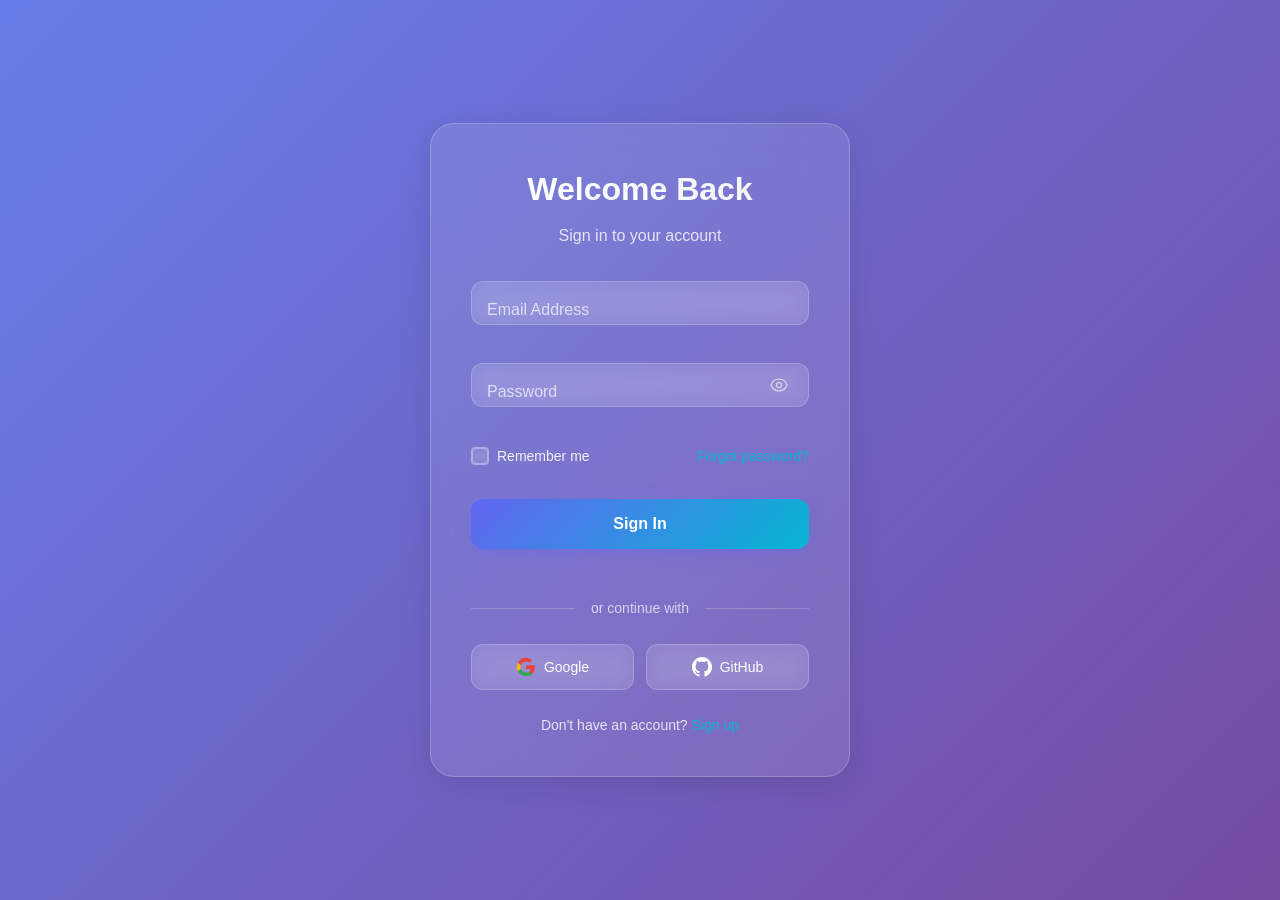
==== login/index.html @ 538c1545 "Update index.html" ====
<!DOCTYPE html>
<html lang="en">
<head>
    <meta charset="UTF-8">
    <meta name="viewport" content="width=device-width, initial-scale=1.0">
    <title>Glassmorphism Login Form</title>
    <meta name="description" content="Frosted-glass login form with backdrop blur, floating labels and social sign-in.">
    <meta name="author" content="Aigars Silkalns / Colorlib">
    <link rel="canonical" href="https://puikinsh.github.io/login-forms/forms/glassmorphism/">
    <link rel="icon" type="image/svg+xml" href="data:image/svg+xml,<svg xmlns='http://www.w3.org/2000/svg' viewBox='0 0 100 100'><circle cx='50' cy='50' r='48' fill='%236366f1'/><text x='50' y='68' font-size='60' text-anchor='middle' fill='white' font-family='system-ui,sans-serif'>L</text></svg>">
    <meta property="og:type" content="website">
    <meta property="og:title" content="Glassmorphism Login Form">
    <meta property="og:description" content="Frosted-glass login form with backdrop blur, floating labels and social sign-in.">
    <meta property="og:url" content="https://puikinsh.github.io/login-forms/forms/glassmorphism/">
    <meta property="og:image" content="https://puikinsh.github.io/login-forms/assets/screenshots/glassmorphism.png">
    <meta name="twitter:card" content="summary_large_image">
    <meta name="twitter:title" content="Glassmorphism Login Form">
    <meta name="twitter:description" content="Frosted-glass login form with backdrop blur, floating labels and social sign-in.">
    <meta name="twitter:image" content="https://puikinsh.github.io/login-forms/assets/screenshots/glassmorphism.png">
    <link rel="stylesheet" href="style.css">
</head>
<body>
    <div class="login-container">
        <div class="login-card">
            <div class="login-header">
                <h2>Welcome Back</h2>
                <p>Sign in to your account</p>
            </div>
            
            <form class="login-form" id="loginForm" novalidate>
                <div class="form-group">
                    <div class="input-wrapper">
                        <input type="email" id="email" name="email" required autocomplete="email">
                        <label for="email">Email Address</label>
                        <span class="focus-border"></span>
                    </div>
                    <span class="error-message" id="emailError"></span>
                </div>

                <div class="form-group">
                    <div class="input-wrapper password-wrapper">
                        <input type="password" id="password" name="password" required autocomplete="current-password">
                        <label for="password">Password</label>
                        <button type="button" class="password-toggle" id="passwordToggle" aria-label="Toggle password visibility">
                            <span class="eye-icon"></span>
                        </button>
                        <span class="focus-border"></span>
                    </div>
                    <span class="error-message" id="passwordError"></span>
                </div>

                <div class="form-options">
                    <label class="remember-wrapper">
                        <input type="checkbox" id="remember" name="remember">
                        <span class="checkbox-label">
                            <span class="checkmark"></span>
                            Remember me
                        </span>
                    </label>
                    <a href="#" class="forgot-password">Forgot password?</a>
                </div>
                <div id="alertBox" style="display:none; color:red;"></div>

                <button type="submit" class="login-btn btn">
                    <span class="btn-text">Sign In</span>
                    <span class="btn-loader"></span>
                </button>
            </form>

            <div class="divider">
                <span>or continue with</span>
            </div>

            <div class="social-login">
                <button type="button" class="social-btn google-btn">
                    <span class="social-icon google-icon"></span>
                    Google
                </button>
                <button type="button" class="social-btn github-btn">
                    <span class="social-icon github-icon"></span>
                    GitHub
                </button>
            </div>

            <div class="signup-link">
                <p>Don't have an account? <a href="#">Sign up</a></p>
            </div>

            <div class="success-message" id="successMessage">
                <div class="success-icon">✓</div>
                <h3>Login Successful!</h3>
                <p>Redirecting to your dashboard...</p>
            </div>
        </div>
    </div>

    <script src="../../shared/js/form-utils.js"></script>
    <script src="script.js"></script>
    <script src="js/login.js"></script>
    <script src="js/register.js" defer></script>
</body>
</html>
---- login/style.css ----
/* Glassmorphism Login Form - Complete & Self-Contained */

* {
    margin: 0;
    padding: 0;
    box-sizing: border-box;
}

body {
    font-family: 'Inter', -apple-system, BlinkMacSystemFont, 'Segoe UI', Roboto, sans-serif;
    background: linear-gradient(135deg, #667eea 0%, #764ba2 100%);
    min-height: 100vh;
    display: flex;
    align-items: center;
    justify-content: center;
    padding: 20px;
    line-height: 1.6;
}

.login-container {
    width: 100%;
    max-width: 420px;
    perspective: 1000px;
}

/* Form Group & Input Styles */
.form-group {
    margin-bottom: 24px;
    position: relative;
}

.input-wrapper {
    position: relative;
    display: flex;
    flex-direction: column;
}

.input-wrapper input {
    background: rgba(255, 255, 255, 0.1);
    border: 1px solid rgba(255, 255, 255, 0.2);
    border-radius: 12px;
    padding: 16px 16px 8px 16px;
    color: white;
    font-size: 16px;
    font-weight: 400;
    transition: all 0.3s cubic-bezier(0.4, 0, 0.2, 1);
    width: 100%;
    outline: none;
    -webkit-backdrop-filter: blur(10px);
    backdrop-filter: blur(10px);
}

.input-wrapper input::placeholder {
    color: transparent;
}

.input-wrapper label {
    position: absolute;
    left: 16px;
    top: 16px;
    color: rgba(255, 255, 255, 0.7);
    font-size: 16px;
    font-weight: 400;
    transition: all 0.3s cubic-bezier(0.4, 0, 0.2, 1);
    pointer-events: none;
    transform-origin: left top;
}

.input-wrapper input:focus,
.input-wrapper input:valid {
    border-color: #06b6d4;
    background: rgba(255, 255, 255, 0.15);
    transform: translateY(-2px);
    box-shadow: 0 8px 25px rgba(6, 182, 212, 0.2);
}

.input-wrapper input:focus + label,
.input-wrapper input:valid + label {
    transform: translateY(-8px) scale(0.85);
    color: #06b6d4;
    font-weight: 500;
}

.focus-border {
    position: absolute;
    bottom: 0;
    left: 50%;
    width: 0;
    height: 2px;
    background: linear-gradient(90deg, #06b6d4, #6366f1);
    transition: all 0.3s cubic-bezier(0.4, 0, 0.2, 1);
    transform: translateX(-50%);
    border-radius: 2px;
}

.input-wrapper input:focus ~ .focus-border {
    width: 100%;
}

/* Error States */
.error-message {
    display: block;
    color: #ef4444;
    font-size: 12px;
    font-weight: 500;
    margin-top: 6px;
    margin-left: 4px;
    opacity: 0;
    transform: translateY(-10px);
    transition: all 0.3s cubic-bezier(0.4, 0, 0.2, 1);
    background: rgba(239, 68, 68, 0.1);
    padding: 4px 8px;
    border-radius: 6px;
    -webkit-backdrop-filter: blur(10px);
    backdrop-filter: blur(10px);
}

.error-message.show {
    opacity: 1;
    transform: translateY(0);
}

.form-group.error .input-wrapper input {
    border-color: #ef4444;
    background: rgba(239, 68, 68, 0.1);
    animation: shake 0.5s ease-in-out;
}

/* Button Styles */
.btn {
    background: linear-gradient(135deg, #6366f1 0%, #06b6d4 100%);
    border: none;
    border-radius: 12px;
    padding: 16px 24px;
    color: white;
    font-size: 16px;
    font-weight: 600;
    cursor: pointer;
    transition: all 0.3s cubic-bezier(0.4, 0, 0.2, 1);
    position: relative;
    overflow: hidden;
    transform: translateY(0);
    box-shadow: 0 4px 15px rgba(99, 102, 241, 0.4);
}

.btn::before {
    content: '';
    position: absolute;
    top: 0;
    left: -100%;
    width: 100%;
    height: 100%;
    background: linear-gradient(90deg, transparent, rgba(255, 255, 255, 0.2), transparent);
    transition: left 0.5s ease;
}

.btn:hover {
    transform: translateY(-2px);
    box-shadow: 0 8px 25px rgba(99, 102, 241, 0.6);
}

.btn:hover::before {
    left: 100%;
}

.btn:active {
    transform: translateY(0);
}

/* Loading State */
.btn.loading {
    pointer-events: none;
}

.btn-text {
    transition: opacity 0.3s ease;
}

.btn-loader {
    position: absolute;
    top: 50%;
    left: 50%;
    transform: translate(-50%, -50%);
    width: 20px;
    height: 20px;
    border: 2px solid transparent;
    border-top: 2px solid white;
    border-radius: 50%;
    opacity: 0;
    animation: spin 1s linear infinite;
    transition: opacity 0.3s ease;
}

.btn.loading .btn-text {
    opacity: 0;
}

.btn.loading .btn-loader {
    opacity: 1;
}

/* Checkbox Styles */
.remember-wrapper {
    display: flex;
    align-items: center;
    gap: 8px;
    cursor: pointer;
}

.remember-wrapper input[type="checkbox"] {
    display: none;
}

.checkbox-label {
    color: rgba(255, 255, 255, 0.9);
    font-size: 14px;
    cursor: pointer;
    user-select: none;
    display: flex;
    align-items: center;
    gap: 8px;
}

.checkmark {
    width: 18px;
    height: 18px;
    border: 2px solid rgba(255, 255, 255, 0.3);
    border-radius: 4px;
    display: flex;
    align-items: center;
    justify-content: center;
    transition: all 0.3s cubic-bezier(0.4, 0, 0.2, 1);
    flex-shrink: 0;
    background: rgba(255, 255, 255, 0.1);
    -webkit-backdrop-filter: blur(10px);
    backdrop-filter: blur(10px);
}

.remember-wrapper input[type="checkbox"]:checked ~ .checkbox-label .checkmark {
    background: #06b6d4;
    border-color: #06b6d4;
    transform: scale(1.1);
}

.remember-wrapper input[type="checkbox"]:checked ~ .checkbox-label .checkmark::after {
    content: '✓';
    color: white;
    font-size: 11px;
    font-weight: bold;
    animation: checkmarkPop 0.3s cubic-bezier(0.68, -0.55, 0.265, 1.55);
}

/* Success Message */
.success-message {
    display: none;
    text-align: center;
    padding: 40px 20px;
    opacity: 0;
    transform: translateY(20px);
    transition: all 0.5s cubic-bezier(0.4, 0, 0.2, 1);
}

.success-message.show {
    display: block;
    opacity: 1;
    transform: translateY(0);
}

.success-icon {
    width: 60px;
    height: 60px;
    background: #22c55e;
    border-radius: 50%;
    display: flex;
    align-items: center;
    justify-content: center;
    font-size: 24px;
    color: white;
    margin: 0 auto 20px;
    animation: successPulse 0.6s cubic-bezier(0.68, -0.55, 0.265, 1.55);
}

.success-message h3 {
    color: white;
    font-size: 1.5rem;
    margin-bottom: 8px;
}

.success-message p {
    color: rgba(255, 255, 255, 0.8);
    font-size: 1rem;
}

/* Animations */
@keyframes spin {
    0% { transform: translate(-50%, -50%) rotate(0deg); }
    100% { transform: translate(-50%, -50%) rotate(360deg); }
}

@keyframes shake {
    0%, 100% { transform: translateX(0); }
    25% { transform: translateX(-5px); }
    75% { transform: translateX(5px); }
}

@keyframes checkmarkPop {
    0% { transform: scale(0); }
    50% { transform: scale(1.3); }
    100% { transform: scale(1); }
}

@keyframes successPulse {
    0% { transform: scale(0); }
    50% { transform: scale(1.1); }
    100% { transform: scale(1); }
}

.login-card {
    background: rgba(255, 255, 255, 0.1);
    backdrop-filter: blur(20px);
    -webkit-backdrop-filter: blur(20px);
    border: 1px solid rgba(255, 255, 255, 0.2);
    border-radius: 24px;
    padding: 40px;
    box-shadow: 0 8px 32px rgba(0, 0, 0, 0.1);
    transform: translateY(0);
    transition: all 0.3s cubic-bezier(0.4, 0, 0.2, 1);
    position: relative;
    overflow: hidden;
}

.login-card::before {
    content: '';
    position: absolute;
    top: 0;
    left: -100%;
    width: 100%;
    height: 2px;
    background: linear-gradient(90deg, transparent, #06b6d4, transparent);
    transition: left 0.5s ease;
}

.login-card:hover::before {
    left: 100%;
}

.login-card:hover {
    transform: translateY(-5px);
    box-shadow: 0 12px 40px rgba(0, 0, 0, 0.15);
}

.login-header {
    text-align: center;
    margin-bottom: 32px;
}

.login-header h2 {
    color: white;
    font-size: 2rem;
    font-weight: 700;
    margin-bottom: 8px;
    background: linear-gradient(135deg, #ffffff 0%, #f1f5f9 100%);
    -webkit-background-clip: text;
    background-clip: text;
    -webkit-text-fill-color: transparent;
}

.login-header p {
    color: rgba(255, 255, 255, 0.8);
    font-size: 1rem;
    font-weight: 400;
}

/* Password Toggle Specific Styles */
.password-wrapper {
    position: relative;
}

.password-wrapper input {
    padding-right: 48px;
}

.password-toggle {
    position: absolute;
    right: 12px;
    top: 50%;
    transform: translateY(-50%);
    background: none;
    border: none;
    cursor: pointer;
    padding: 8px;
    color: rgba(255, 255, 255, 0.6);
    transition: color 0.3s cubic-bezier(0.4, 0, 0.2, 1);
    z-index: 2;
}

.password-toggle:hover {
    color: rgba(255, 255, 255, 0.9);
}

.eye-icon {
    display: block;
    width: 20px;
    height: 20px;
    background-image: url("data:image/svg+xml,%3csvg xmlns='http://www.w3.org/2000/svg' fill='none' viewBox='0 0 24 24' stroke='rgba(255,255,255,0.6)' stroke-width='1.5'%3e%3cpath stroke-linecap='round' stroke-linejoin='round' d='M15 12a3 3 0 11-6 0 3 3 0 016 0z'/%3e%3cpath stroke-linecap='round' stroke-linejoin='round' d='M2.458 12C3.732 7.943 7.523 5 12 5c4.478 0 8.268 2.943 9.542 7-1.274 4.057-5.064 7-9.542 7-4.477 0-8.268-2.943-9.542-7z'/%3e%3c/svg%3e");
    background-size: contain;
    background-repeat: no-repeat;
    background-position: center;
    transition: background-image 0.3s cubic-bezier(0.4, 0, 0.2, 1);
}

.eye-icon.show-password {
    background-image: url("data:image/svg+xml,%3csvg xmlns='http://www.w3.org/2000/svg' fill='none' viewBox='0 0 24 24' stroke='rgba(255,255,255,0.6)' stroke-width='1.5'%3e%3cpath stroke-linecap='round' stroke-linejoin='round' d='M3.98 8.223A10.477 10.477 0 001.934 12C3.226 16.338 7.244 19.5 12 19.5c.993 0 1.953-.138 2.863-.395M6.228 6.228A10.45 10.45 0 0112 4.5c4.756 0 8.773 3.162 10.065 7.498a10.523 10.523 0 01-4.293 5.774M6.228 6.228L3 3m3.228 3.228l3.65 3.65m7.894 7.894L21 21m-3.228-3.228l-3.65-3.65m0 0a3 3 0 11-4.243-4.243m4.242 4.242L9.88 9.88'/%3e%3c/svg%3e");
}

/* Form Options */
.form-options {
    display: flex;
    justify-content: space-between;
    align-items: center;
    margin-bottom: 32px;
    flex-wrap: wrap;
    gap: 12px;
}

.forgot-password {
    color: #06b6d4;
    text-decoration: none;
    font-size: 14px;
    font-weight: 500;
    transition: all 0.3s cubic-bezier(0.4, 0, 0.2, 1);
    position: relative;
}

.forgot-password::after {
    content: '';
    position: absolute;
    bottom: -2px;
    left: 0;
    width: 0;
    height: 1px;
    background: #06b6d4;
    transition: width 0.3s cubic-bezier(0.4, 0, 0.2, 1);
}

.forgot-password:hover::after {
    width: 100%;
}

.forgot-password:hover {
    color: white;
}

/* Login Button */
.login-btn {
    width: 100%;
    margin-bottom: 24px;
}

/* Divider */
.divider {
    text-align: center;
    margin: 24px 0;
    position: relative;
    display: flex;
    align-items: center;
    justify-content: center;
}

.divider::before,
.divider::after {
    content: '';
    flex: 1;
    height: 1px;
    background: rgba(255, 255, 255, 0.2);
}

.divider::before {
    margin-right: 16px;
}

.divider::after {
    margin-left: 16px;
}

.divider span {
    color: rgba(255, 255, 255, 0.7);
    font-size: 14px;
    white-space: nowrap;
}

/* Social Login */
.social-login {
    display: flex;
    gap: 12px;
    margin-bottom: 24px;
}

.social-btn {
    flex: 1;
    background: rgba(255, 255, 255, 0.1);
    -webkit-backdrop-filter: blur(10px);
    backdrop-filter: blur(10px);
    border: 1px solid rgba(255, 255, 255, 0.2);
    border-radius: 12px;
    padding: 12px 16px;
    color: white;
    font-size: 14px;
    font-weight: 500;
    cursor: pointer;
    transition: all 0.3s cubic-bezier(0.4, 0, 0.2, 1);
    display: flex;
    align-items: center;
    justify-content: center;
    gap: 8px;
}

.social-btn:hover {
    background: rgba(255, 255, 255, 0.15);
    transform: translateY(-2px);
    box-shadow: 0 4px 15px rgba(0, 0, 0, 0.1);
}

.social-icon {
    width: 20px;
    height: 20px;
    background-size: contain;
    background-repeat: no-repeat;
    background-position: center;
}

.google-icon {
    background-image: url("data:image/svg+xml,%3csvg xmlns='http://www.w3.org/2000/svg' viewBox='0 0 24 24'%3e%3cpath fill='%23ea4335' d='M22.56 12.25c0-.78-.07-1.53-.2-2.25H12v4.26h5.92c-.26 1.37-1.04 2.53-2.21 3.31v2.77h3.57c2.08-1.92 3.28-4.74 3.28-8.09z'/%3e%3cpath fill='%2334a853' d='M12 23c2.97 0 5.46-.98 7.28-2.66l-3.57-2.77c-.98.66-2.23 1.06-3.71 1.06-2.86 0-5.29-1.93-6.16-4.53H2.18v2.84C3.99 20.53 7.7 23 12 23z'/%3e%3cpath fill='%23fbbc05' d='M5.84 14.09c-.22-.66-.35-1.36-.35-2.09s.13-1.43.35-2.09V7.07H2.18C1.43 8.55 1 10.22 1 12s.43 3.45 1.18 4.93l2.85-2.22.81-.62z'/%3e%3cpath fill='%23ea4335' d='M12 5.38c1.62 0 3.06.56 4.21 1.64l3.15-3.15C17.45 2.09 14.97 1 12 1 7.7 1 3.99 3.47 2.18 7.07l3.66 2.84c.87-2.6 3.3-4.53 6.16-4.53z'/%3e%3c/svg%3e");
}

.github-icon {
    background-image: url("data:image/svg+xml,%3csvg xmlns='http://www.w3.org/2000/svg' viewBox='0 0 24 24' fill='white'%3e%3cpath d='M12 0c-6.626 0-12 5.373-12 12 0 5.302 3.438 9.8 8.207 11.387.599.111.793-.261.793-.577v-2.234c-3.338.726-4.033-1.416-4.033-1.416-.546-1.387-1.333-1.756-1.333-1.756-1.089-.745.083-.729.083-.729 1.205.084 1.839 1.237 1.839 1.237 1.07 1.834 2.807 1.304 3.492.997.107-.775.418-1.305.762-1.604-2.665-.305-5.467-1.334-5.467-5.931 0-1.311.469-2.381 1.236-3.221-.124-.303-.535-1.524.117-3.176 0 0 1.008-.322 3.301 1.23.957-.266 1.983-.399 3.003-.404 1.02.005 2.047.138 3.006.404 2.291-1.552 3.297-1.23 3.297-1.23.653 1.653.242 2.874.118 3.176.77.84 1.235 1.911 1.235 3.221 0 4.609-2.807 5.624-5.479 5.921.43.372.823 1.102.823 2.222v3.293c0 .319.192.694.801.576 4.765-1.589 8.199-6.086 8.199-11.386 0-6.627-5.373-12-12-12z'/%3e%3c/svg%3e");
}

/* Signup Link */
.signup-link {
    text-align: center;
}

.signup-link p {
    color: rgba(255, 255, 255, 0.8);
    font-size: 14px;
}

.signup-link a {
    color: #06b6d4;
    text-decoration: none;
    font-weight: 500;
    transition: color 0.3s cubic-bezier(0.4, 0, 0.2, 1);
}

.signup-link a:hover {
    color: white;
}

/* Mobile Responsive */
@media (max-width: 480px) {
    .login-card {
        padding: 24px;
        margin: 10px;
        border-radius: 20px;
    }
    
    .login-header h2 {
        font-size: 1.75rem;
    }
    
    .password-wrapper input {
        padding-right: 44px;
    }
    
    .social-login {
        flex-direction: column;
    }
    
    .form-options {
        flex-direction: column;
        align-items: flex-start;
        gap: 16px;
    }
}
/* === Accessibility: keyboard focus indicators === */
/* Restores visible focus rings for keyboard users without affecting mouse interaction. */
:focus-visible {
    outline: 2px solid currentColor;
    outline-offset: 2px;
    border-radius: 4px;
}

/* Reduced motion: respect user preference. Animations defined per form will tone down. */
@media (prefers-reduced-motion: reduce) {
    *, *::before, *::after {
        animation-duration: 0.01ms !important;
        animation-iteration-count: 1 !important;
        transition-duration: 0.01ms !important;
        scroll-behavior: auto !important;
    }
}

#message{
    background: #ff4e4e;
    color: white;
    text-align: center;
    margin-top: 20px;
}
#alertBox{
    position: fixed;
    top: 20px;
    left: 50%;
    transform: translateX(-50%);
    z-index: 999;
}
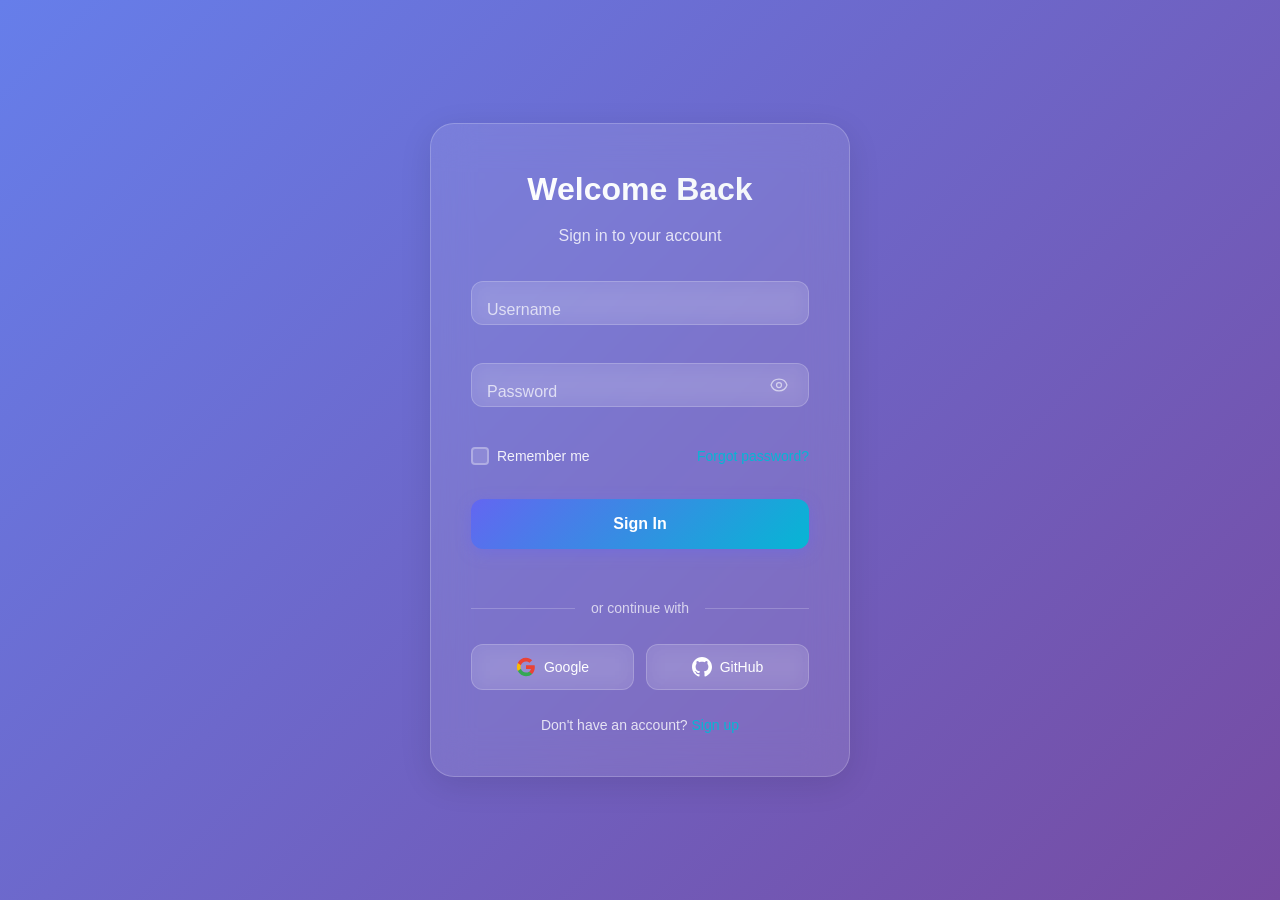
==== commit 9b44890e: "Update index.html" ====
--- a/login/index.html
+++ b/login/index.html
@@ -30,8 +30,8 @@
             <form class="login-form" id="loginForm" novalidate>
                 <div class="form-group">
                     <div class="input-wrapper">
-                        <input type="email" id="email" name="email" required autocomplete="email">
-                        <label for="email">Email Address</label>
+                        <input type="text" id="username" name="username" required autocomplete="username">
+                        <label for="username">Username</label>
                         <span class="focus-border"></span>
                     </div>
                     <span class="error-message" id="emailError"></span>
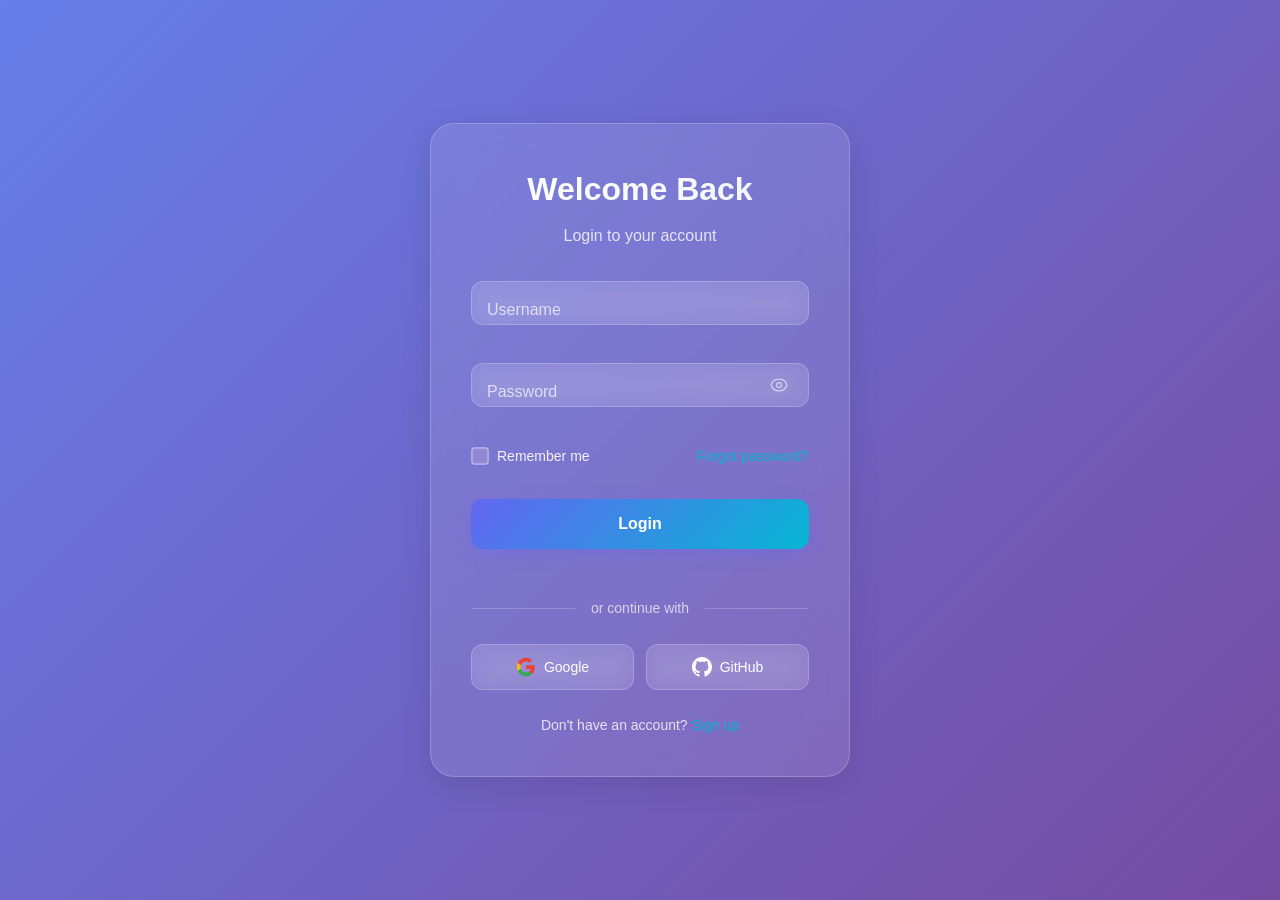
==== commit ae199776: "Update index.html" ====
--- a/login/index.html
+++ b/login/index.html
@@ -24,7 +24,7 @@
         <div class="login-card">
             <div class="login-header">
                 <h2>Welcome Back</h2>
-                <p>Sign in to your account</p>
+                <p>Login to your account</p>
             </div>
             
             <form class="login-form" id="loginForm" novalidate>
@@ -59,10 +59,9 @@
                     </label>
                     <a href="#" class="forgot-password">Forgot password?</a>
                 </div>
-                <div id="alertBox" style="display:none; color:red;"></div>
-
+               
                 <button type="submit" class="login-btn btn">
-                    <span class="btn-text">Sign In</span>
+                    <span class="btn-text">Login</span>
                     <span class="btn-loader"></span>
                 </button>
             </form>
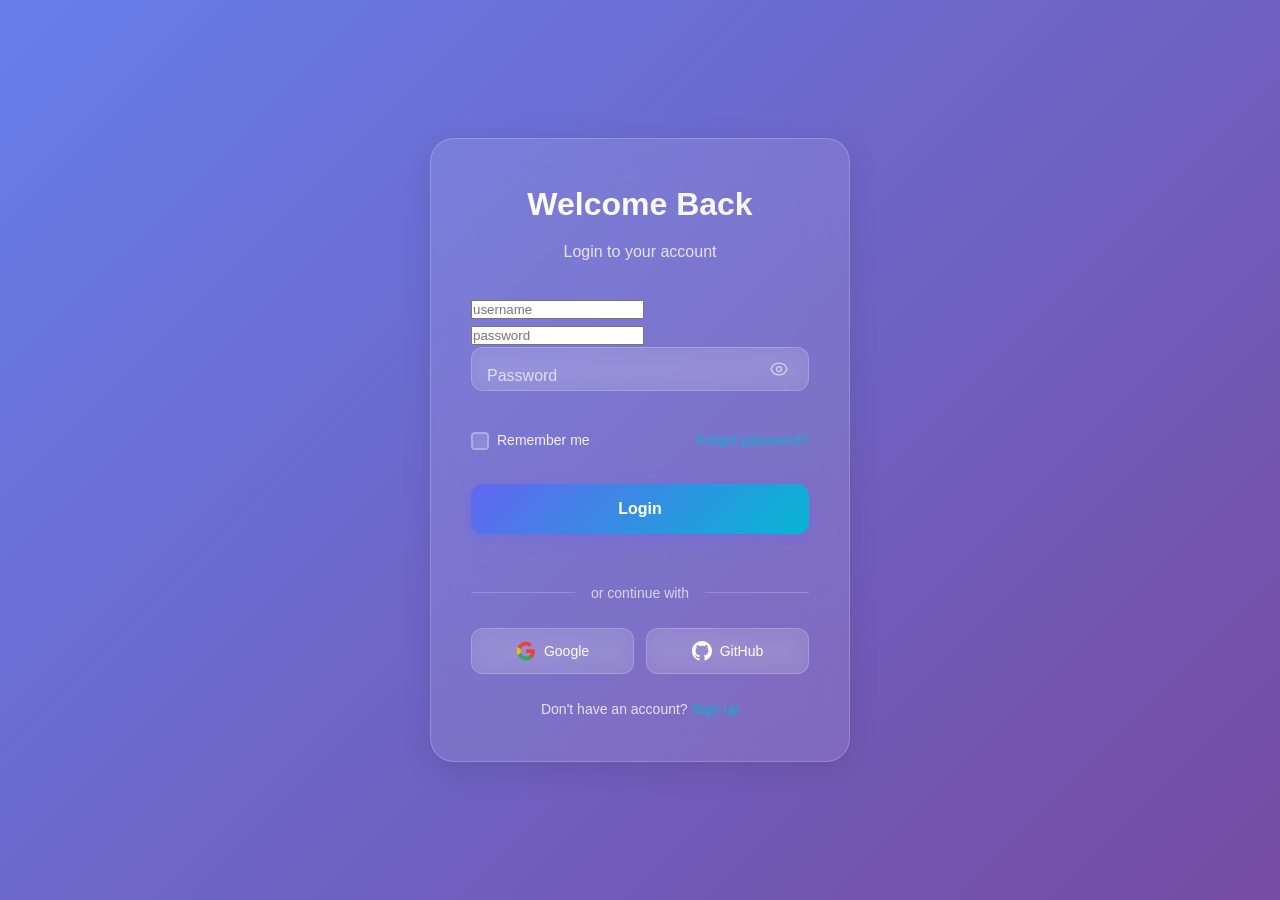
==== commit a96a0812: "Update index.html" ====
--- a/login/index.html
+++ b/login/index.html
@@ -27,14 +27,12 @@
                 <p>Login to your account</p>
             </div>
             
-            <form class="login-form" id="loginForm" novalidate>
-                <div class="form-group">
-                    <div class="input-wrapper">
-                        <input type="text" id="username" name="username" required autocomplete="username">
-                        <label for="username">Username</label>
-                        <span class="focus-border"></span>
-                    </div>
-                    <span class="error-message" id="emailError"></span>
+            <form action="#" class="login" id="loginForm">
+                <div class="field">
+                    <input type="text" placeholder="username" required id="username">
+                </div>
+                <div class="field">
+                    <input type="password" placeholder="password" required id="password">
                 </div>
 
                 <div class="form-group">
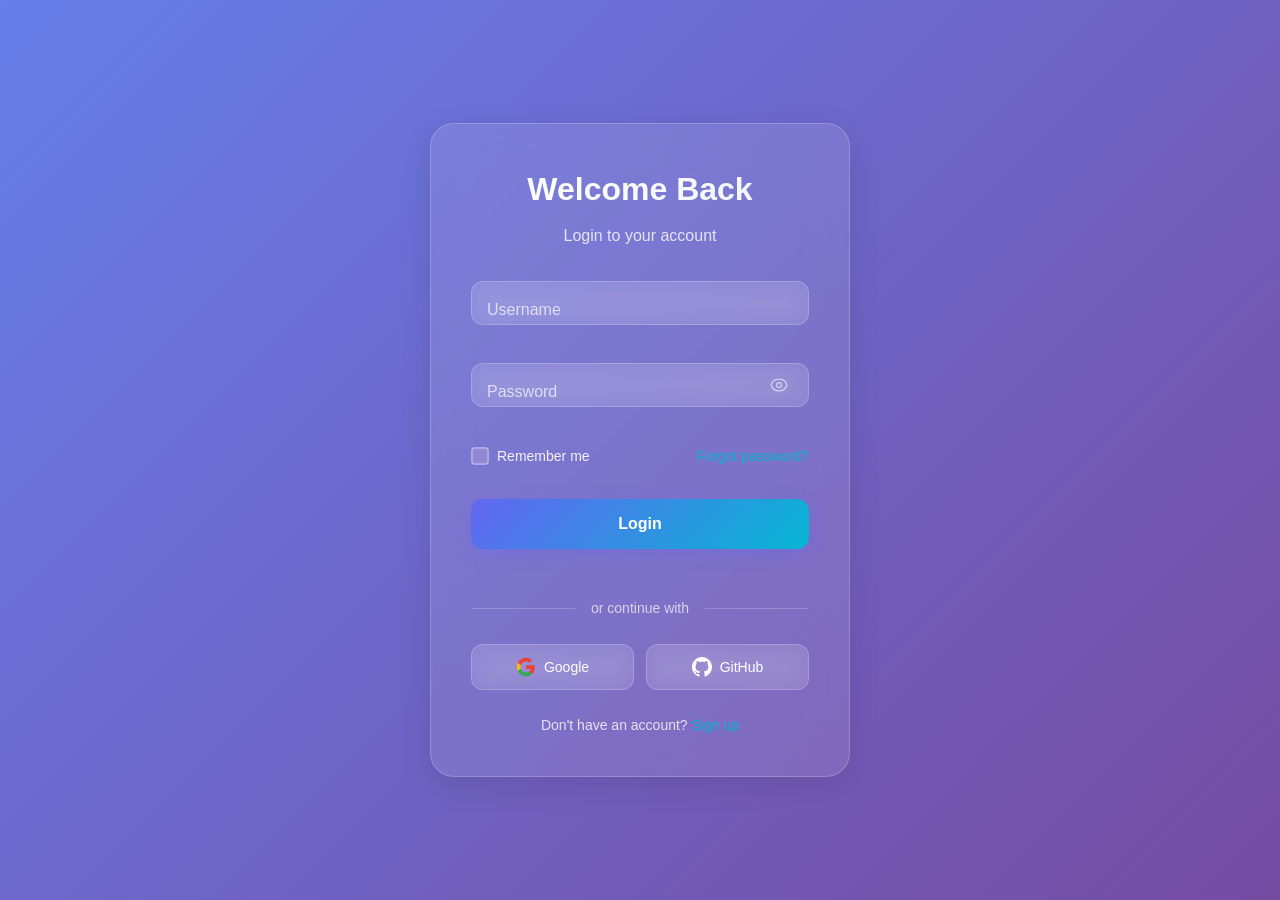
==== commit aab30bce: "Update index.html" ====
--- a/login/index.html
+++ b/login/index.html
@@ -27,15 +27,17 @@
                 <p>Login to your account</p>
             </div>
             
-            <form action="#" class="login" id="loginForm">
-                <div class="field">
-                    <input type="text" placeholder="username" required id="username">
-                </div>
-                <div class="field">
-                    <input type="password" placeholder="password" required id="password">
-                </div>
-
-                <div class="form-group">
+            <form class="login-form" id="loginForm" novalidate>
+              <div class="form-group">
+                  <div class="input-wrapper">
+                    <input type="text" id="username" name="username" required autocomplete="username">
+                    <label for="username">Username</label>
+                    <span class="focus-border"></span>
+                 </div>
+                 <span class="error-message" id="usernameError"></span>
+              </div>      
+                
+              <div class="form-group">
                     <div class="input-wrapper password-wrapper">
                         <input type="password" id="password" name="password" required autocomplete="current-password">
                         <label for="password">Password</label>
